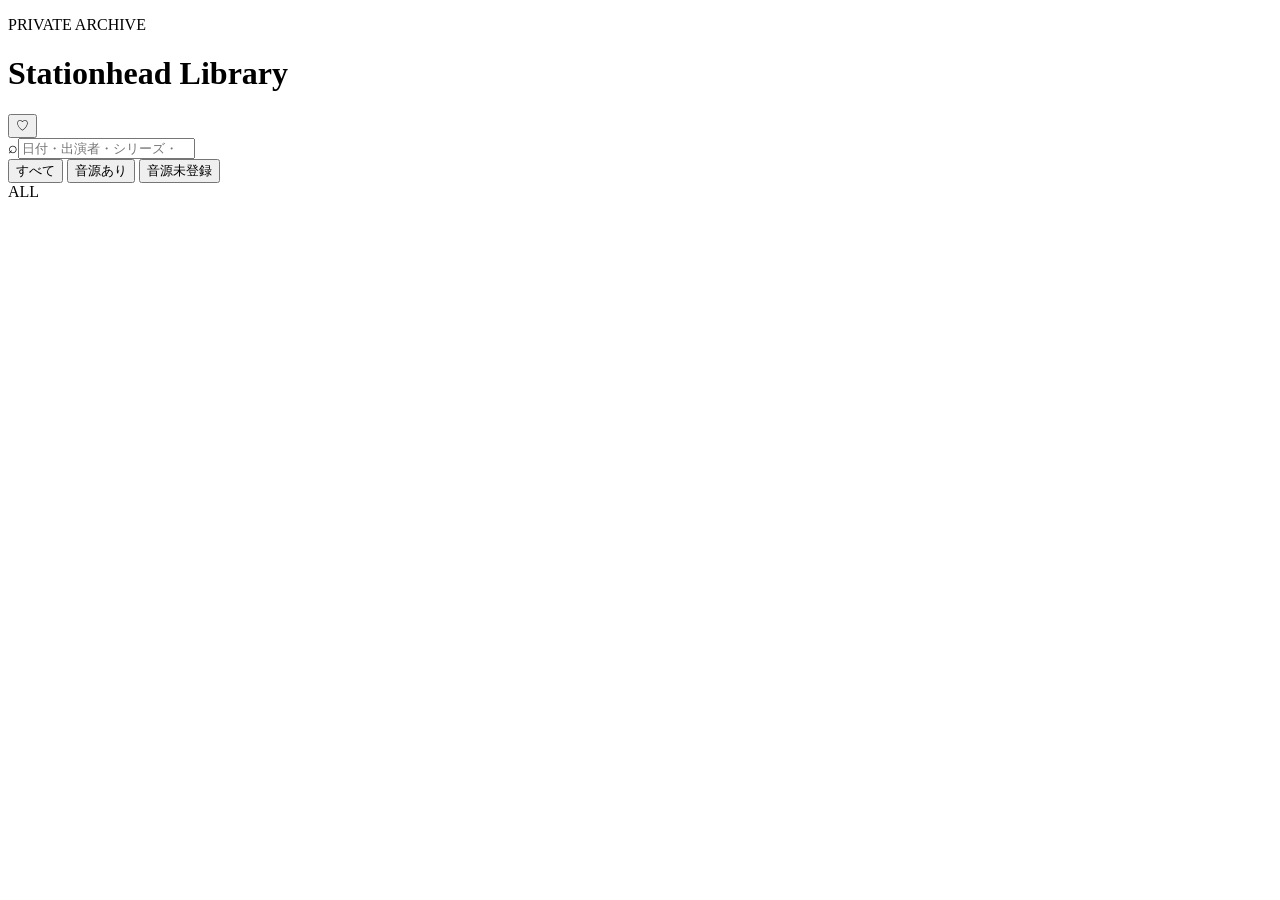
==== public/index.html @ 504d9445 "Prepare Workers static assets: public/index.html" ====
<!doctype html>
<html lang="ja">
<head>
  <meta charset="utf-8">
  <meta name="viewport" content="width=device-width,initial-scale=1,viewport-fit=cover">
  <meta name="theme-color" content="#101217">
  <title>MAZZEL Stationhead Library</title>
  <link rel="stylesheet" href="./styles.css">
</head>
<body>
  <header class="topbar">
    <div><p class="eyebrow">PRIVATE ARCHIVE</p><h1>Stationhead Library</h1></div>
    <button id="favOnlyBtn" class="round">♡</button>
  </header>
  <main>
    <section class="controls">
      <label class="search"><span>⌕</span><input id="searchInput" type="search" placeholder="日付・出演者・シリーズ・メモを検索"></label>
      <div id="memberChips" class="chips"></div>
      <div class="status-row">
        <button class="status-btn active" data-status="all">すべて</button>
        <button class="status-btn" data-status="ready">音源あり</button>
        <button class="status-btn" data-status="missing">音源未登録</button>
      </div>
    </section>
    <section class="summary"><span id="countLabel"></span><span id="filterLabel">ALL</span></section>
    <section id="episodeList" class="episode-list"></section>
  </main>

  <template id="episodeTemplate">
    <article class="episode-card">
      <div class="card-head">
        <div><p class="date"></p><h2 class="series"></h2></div>
        <button class="fav-btn round">♡</button>
      </div>
      <div class="members"></div>
      <p class="memo"></p>
      <div class="player-wrap"></div>
      <div class="meta"></div>
    </article>
  </template>
  <script type="module" src="./app.js"></script>
</body>
</html>
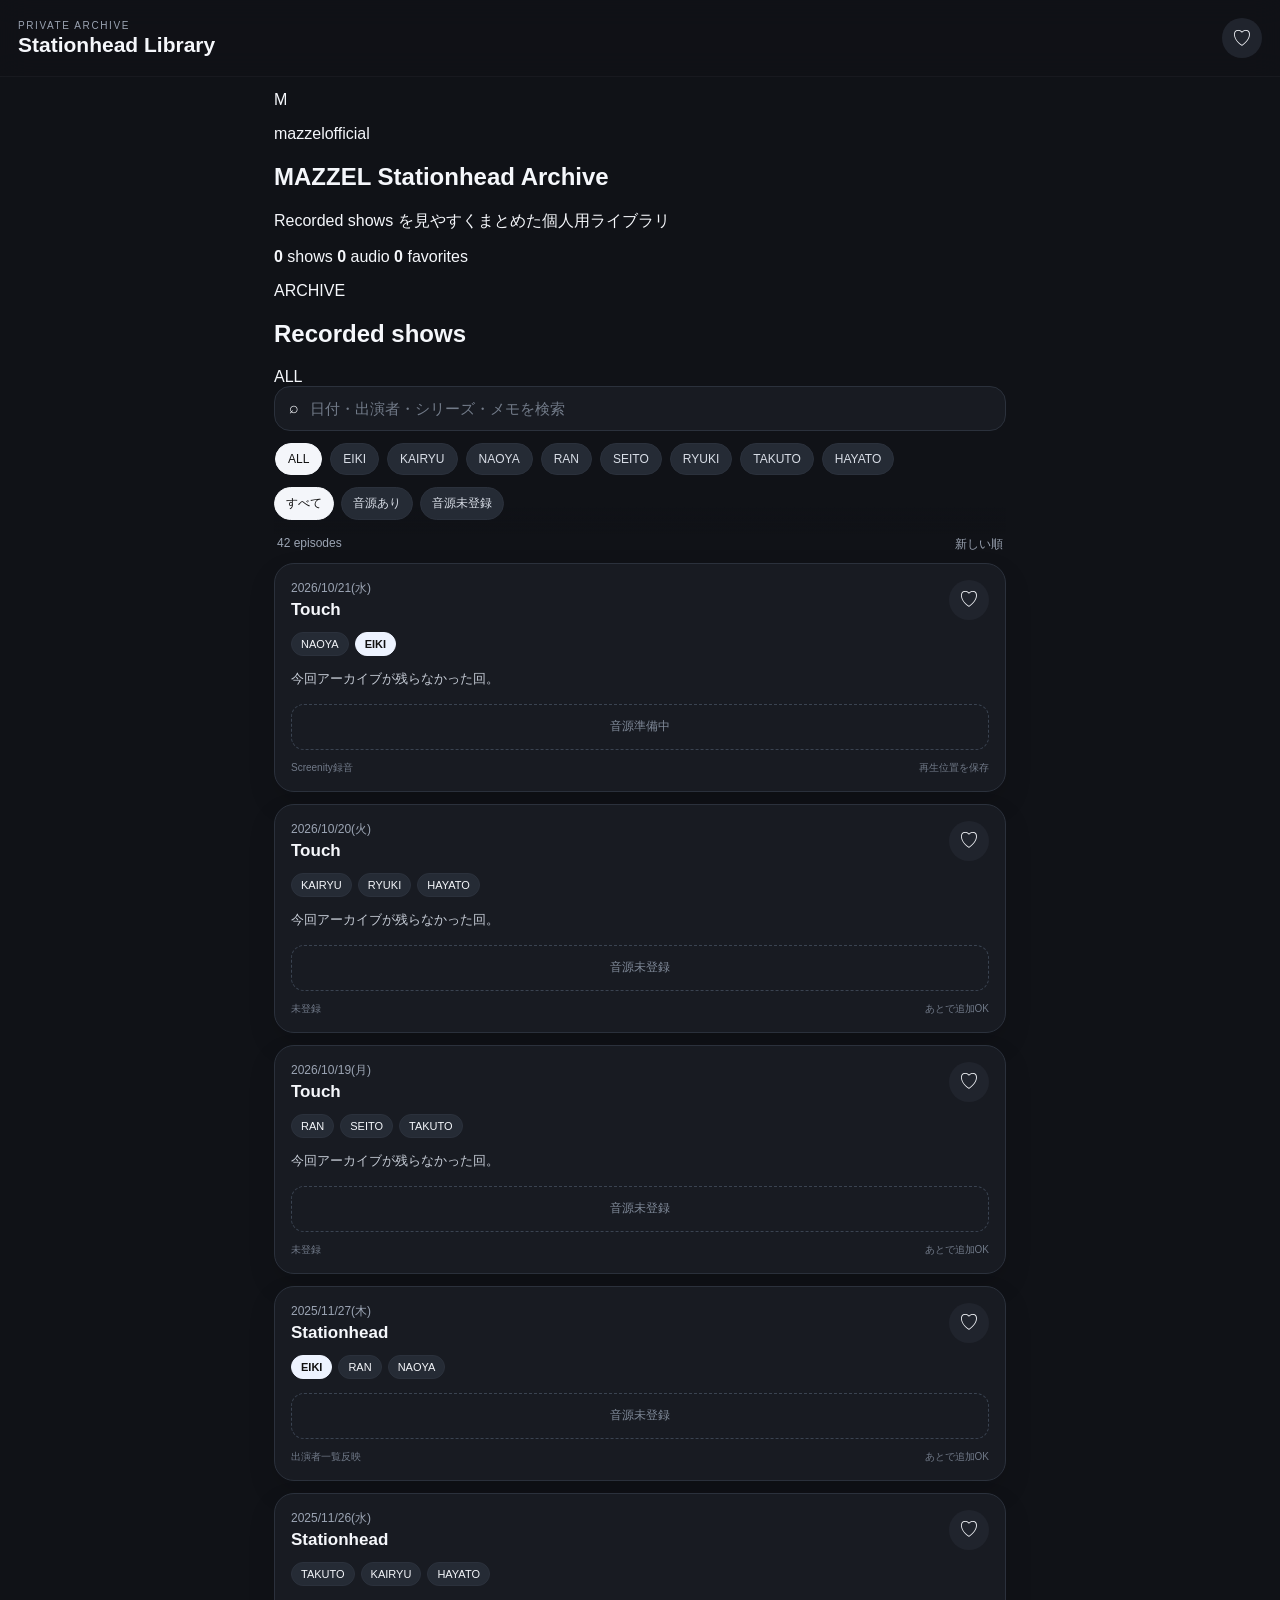
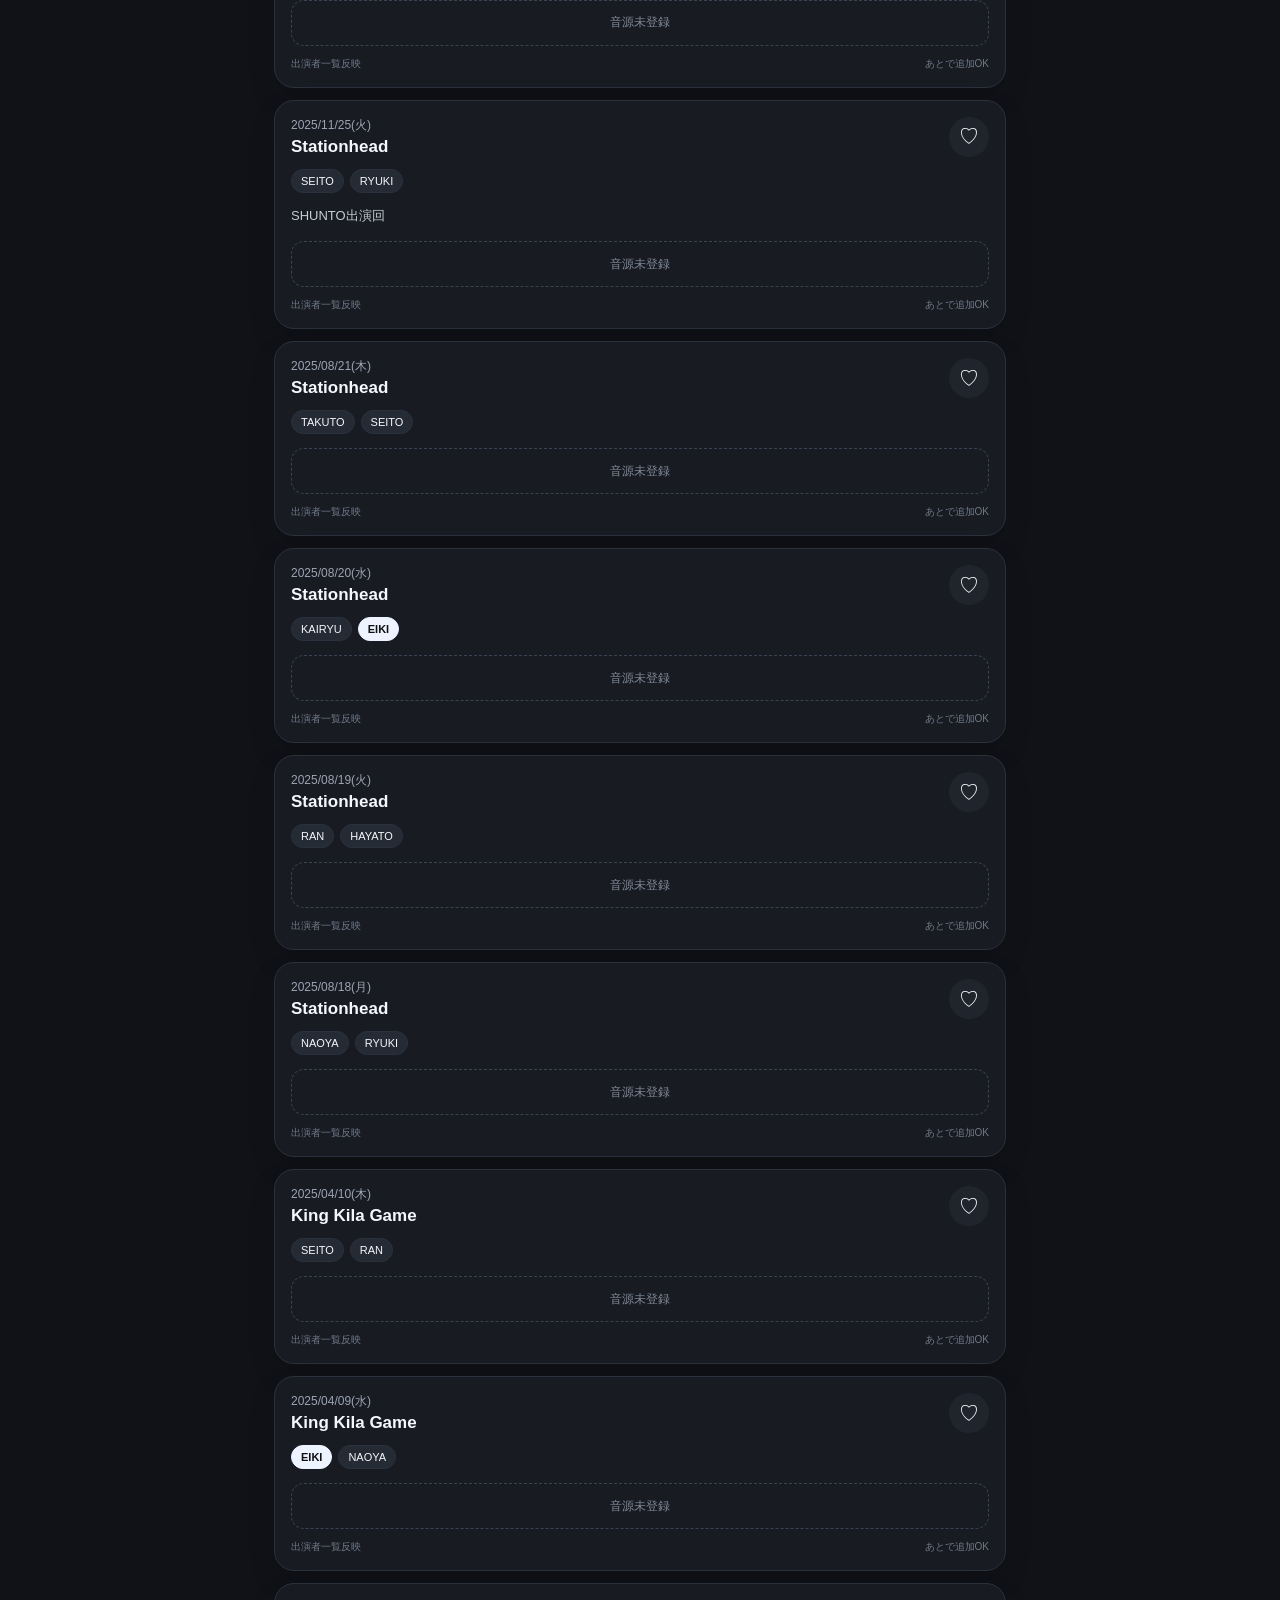
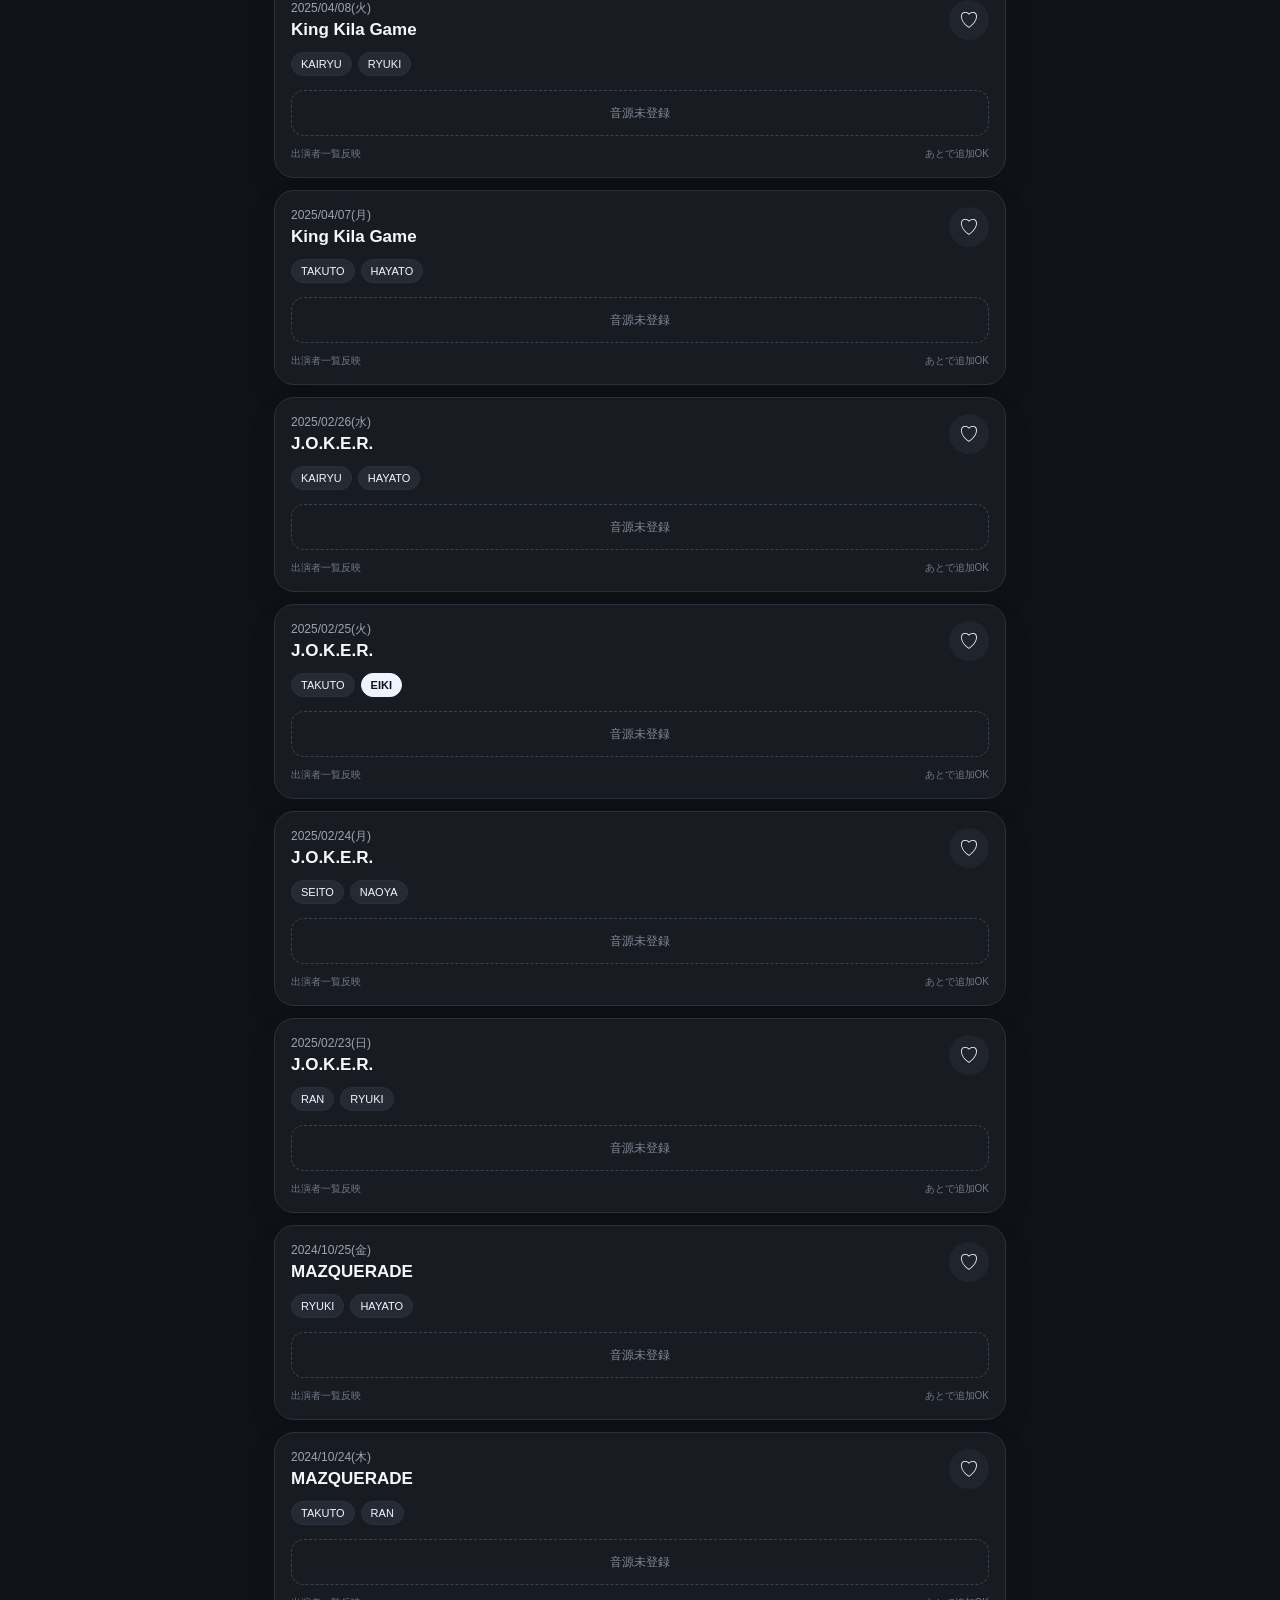
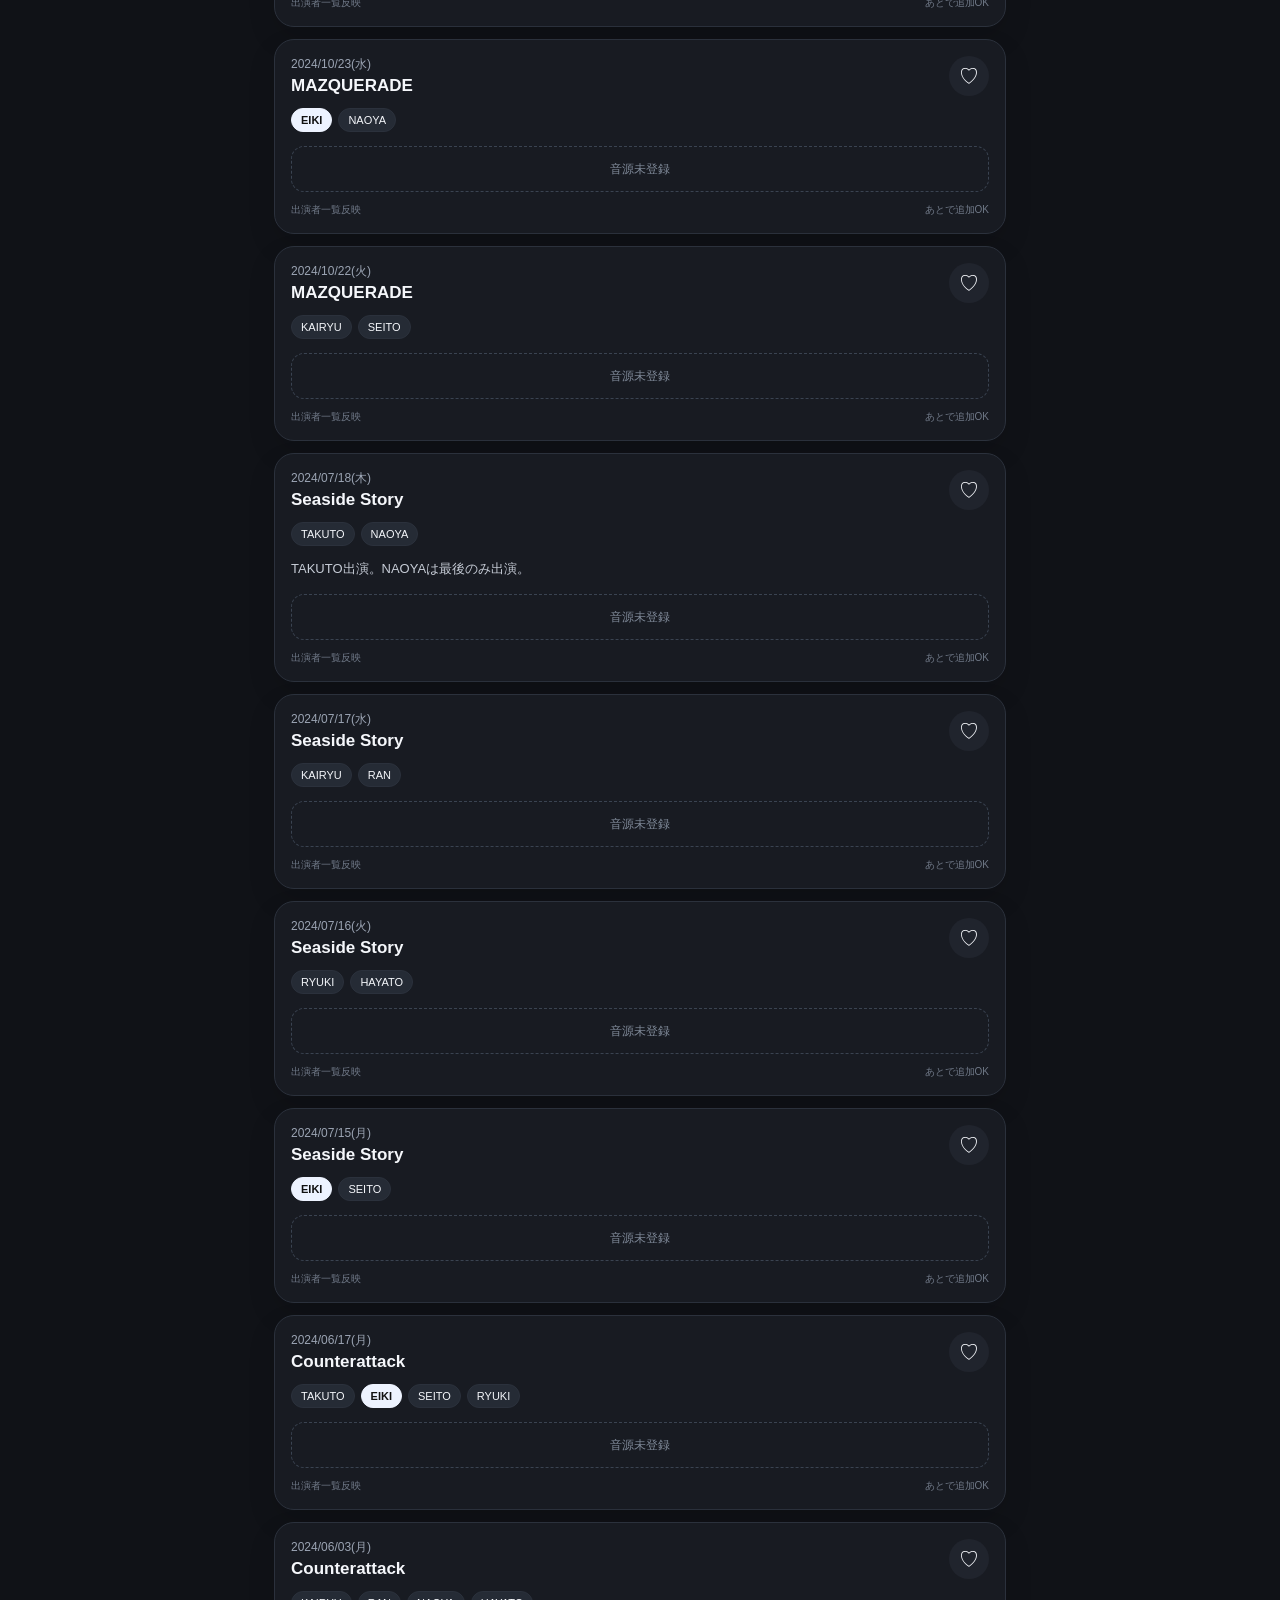
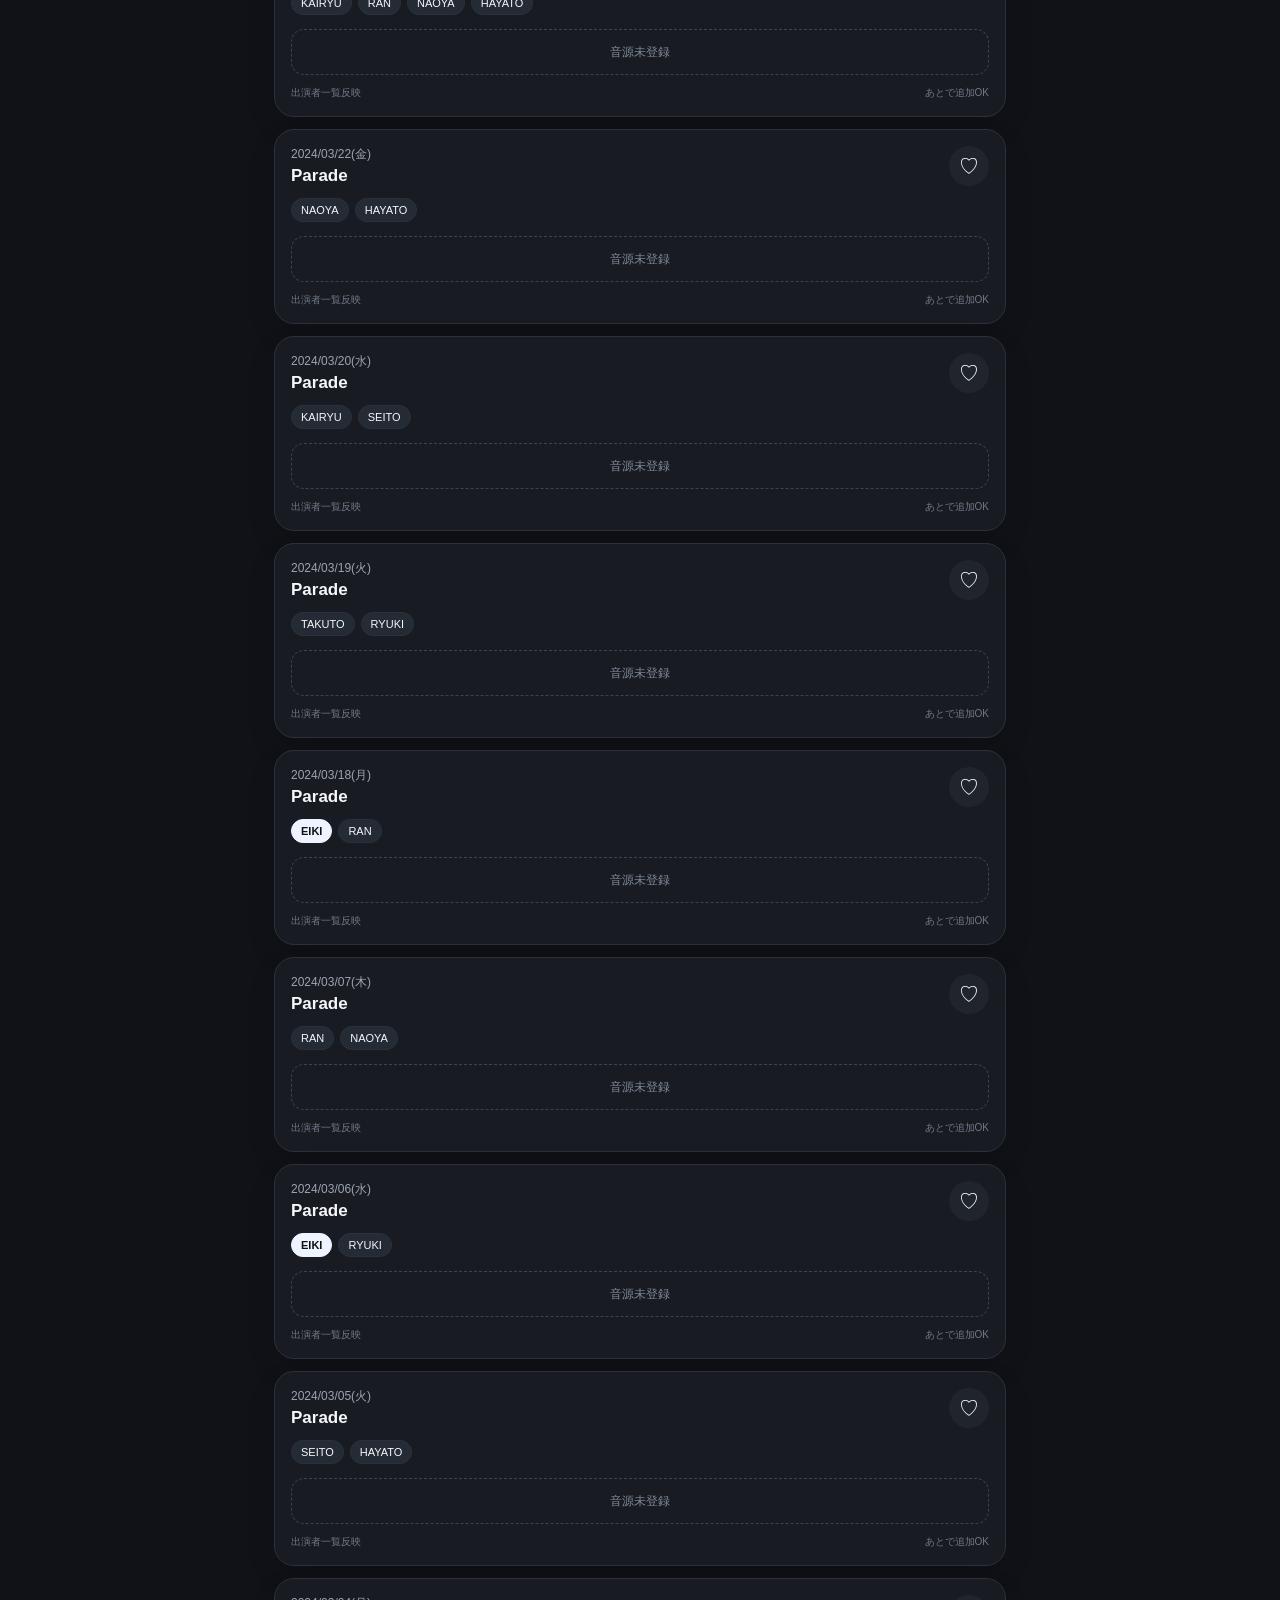
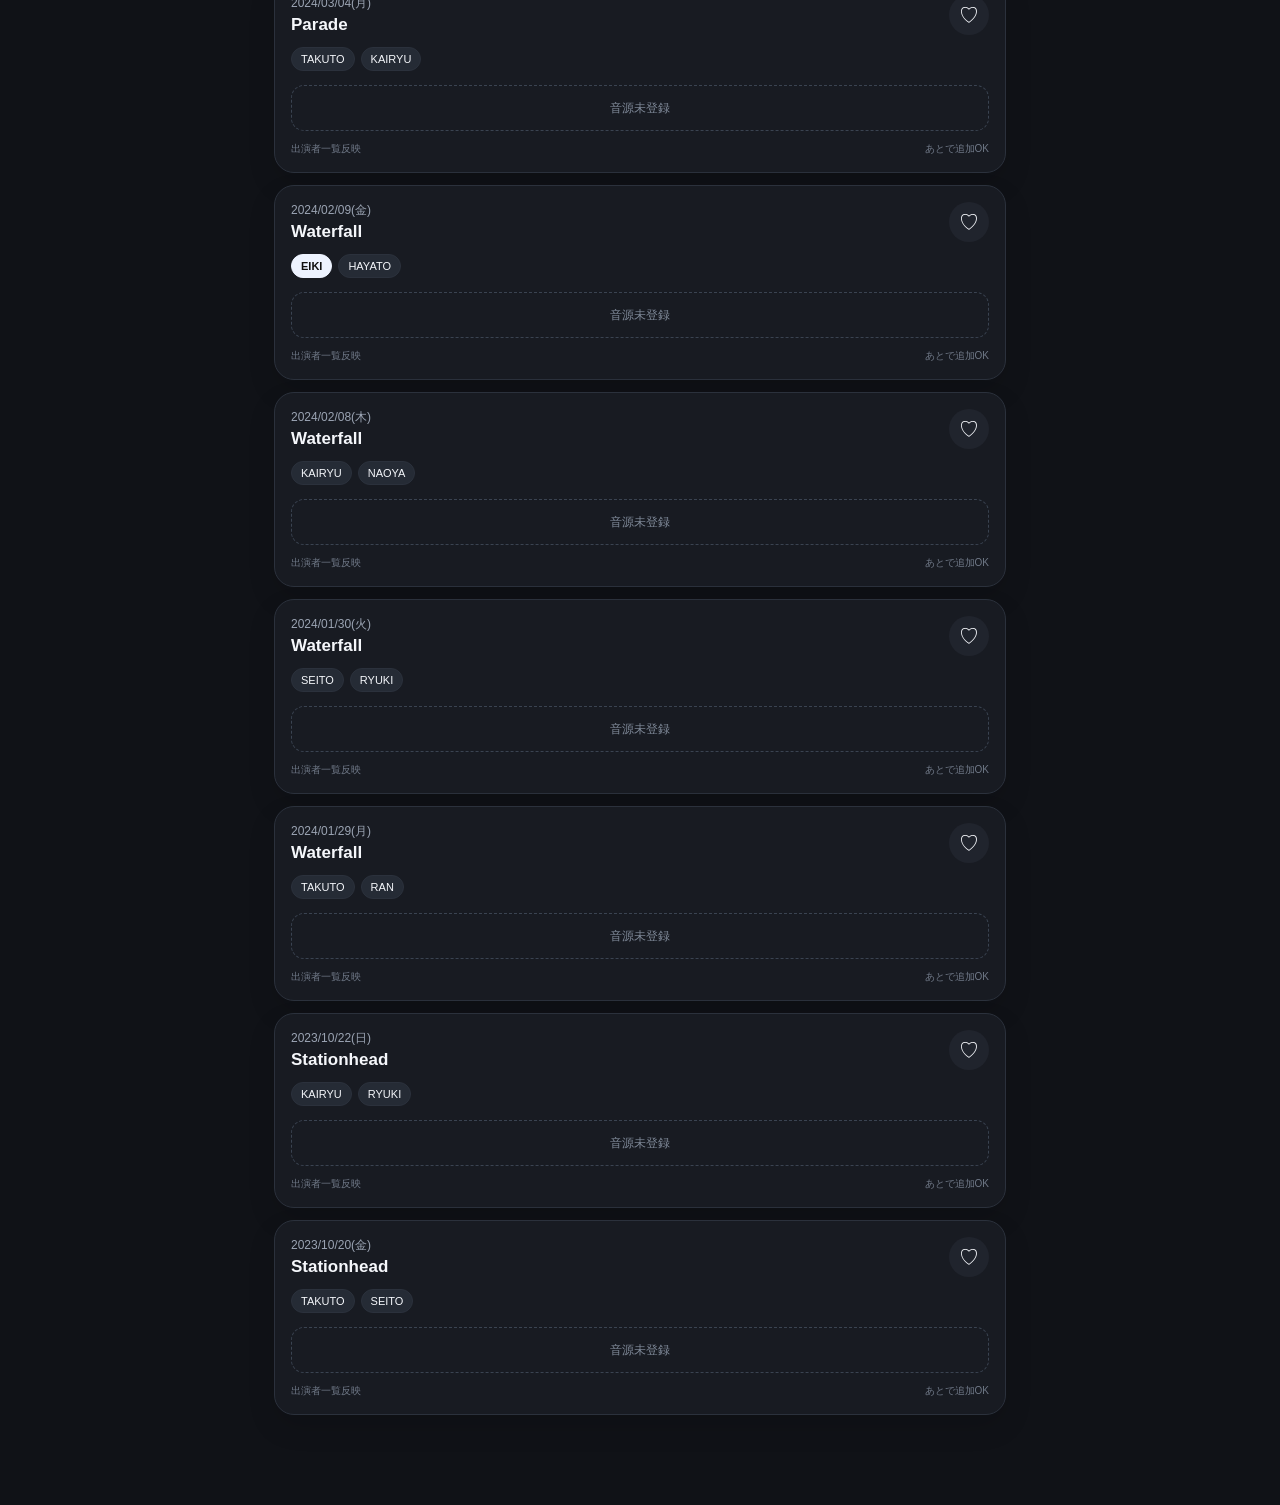
==== commit 69d4f5e5: "Refine mobile archive design" ====
--- a/public/index.html
+++ b/public/index.html
@@ -3,18 +3,47 @@
 <head>
   <meta charset="utf-8">
   <meta name="viewport" content="width=device-width,initial-scale=1,viewport-fit=cover">
-  <meta name="theme-color" content="#101217">
+  <meta name="theme-color" content="#08090d">
   <title>MAZZEL Stationhead Library</title>
   <link rel="stylesheet" href="./styles.css">
 </head>
 <body>
   <header class="topbar">
-    <div><p class="eyebrow">PRIVATE ARCHIVE</p><h1>Stationhead Library</h1></div>
-    <button id="favOnlyBtn" class="round">♡</button>
+    <div>
+      <p class="eyebrow">PRIVATE ARCHIVE</p>
+      <h1>Stationhead Library</h1>
+    </div>
+    <button id="favOnlyBtn" class="round" aria-label="お気に入りのみ">♡</button>
   </header>
+
   <main>
+    <section class="profile-card">
+      <div class="profile-icon">M</div>
+      <div class="profile-main">
+        <p class="profile-handle">mazzelofficial</p>
+        <h2>MAZZEL Stationhead Archive</h2>
+        <p class="profile-sub">Recorded shows を見やすくまとめた個人用ライブラリ</p>
+        <div class="profile-stats">
+          <span><strong id="totalCount">0</strong> shows</span>
+          <span><strong id="audioCount">0</strong> audio</span>
+          <span><strong id="favCount">0</strong> favorites</span>
+        </div>
+      </div>
+    </section>
+
+    <section class="section-head">
+      <div>
+        <p class="section-kicker">ARCHIVE</p>
+        <h2>Recorded shows</h2>
+      </div>
+      <span id="filterLabel" class="filter-label">ALL</span>
+    </section>
+
     <section class="controls">
-      <label class="search"><span>⌕</span><input id="searchInput" type="search" placeholder="日付・出演者・シリーズ・メモを検索"></label>
+      <label class="search">
+        <span>⌕</span>
+        <input id="searchInput" type="search" placeholder="日付・出演者・シリーズ・メモを検索">
+      </label>
       <div id="memberChips" class="chips"></div>
       <div class="status-row">
         <button class="status-btn active" data-status="all">すべて</button>
@@ -22,15 +51,23 @@
         <button class="status-btn" data-status="missing">音源未登録</button>
       </div>
     </section>
-    <section class="summary"><span id="countLabel"></span><span id="filterLabel">ALL</span></section>
+
+    <section class="summary">
+      <span id="countLabel">0 shows</span>
+      <span class="summary-note">新しい順</span>
+    </section>
+
     <section id="episodeList" class="episode-list"></section>
   </main>
 
   <template id="episodeTemplate">
     <article class="episode-card">
       <div class="card-head">
-        <div><p class="date"></p><h2 class="series"></h2></div>
-        <button class="fav-btn round">♡</button>
+        <div class="card-title-wrap">
+          <p class="date"></p>
+          <h3 class="series"></h3>
+        </div>
+        <button class="fav-btn round" aria-label="お気に入り">♡</button>
       </div>
       <div class="members"></div>
       <p class="memo"></p>
@@ -38,6 +75,7 @@
       <div class="meta"></div>
     </article>
   </template>
+
   <script type="module" src="./app.js"></script>
 </body>
 </html>
--- a/public/styles.css
+++ b/public/styles.css
@@ -0,0 +1,19 @@
+:root{--bg:#101217;--panel:#181b22;--panel2:#20242d;--text:#f5f7fb;--muted:#9ba4b3;--line:#2b313c;--chip:#252b35}
+*{box-sizing:border-box} html{background:var(--bg)} body{margin:0;background:var(--bg);color:var(--text);font-family:-apple-system,BlinkMacSystemFont,"Segoe UI","Hiragino Sans","Noto Sans JP",sans-serif}
+button,input{font:inherit} button{cursor:pointer}
+.topbar{position:sticky;top:0;z-index:10;display:flex;justify-content:space-between;align-items:center;padding:18px;background:rgba(16,18,23,.94);backdrop-filter:blur(14px);border-bottom:1px solid rgba(255,255,255,.04)}
+.eyebrow{margin:0 0 2px;color:var(--muted);font-size:10px;letter-spacing:.16em} h1{margin:0;font-size:21px}
+.round{border:0;width:40px;height:40px;border-radius:50%;background:var(--panel2);color:var(--text);font-size:20px}.round.active{background:#fff;color:#111}
+main{max-width:760px;margin:auto;padding:14px 14px 90px}
+.controls{position:sticky;top:76px;z-index:8;background:linear-gradient(180deg,var(--bg) 82%,rgba(16,18,23,0));padding-bottom:14px}
+.search{display:flex;gap:9px;align-items:center;background:var(--panel);border:1px solid var(--line);border-radius:16px;padding:12px 14px}.search input{width:100%;border:0;outline:0;background:transparent;color:var(--text);font-size:15px}.search input::placeholder{color:#727b89}
+.chips{display:flex;gap:8px;overflow:auto;padding:12px 1px 4px;scrollbar-width:none}.chips::-webkit-scrollbar{display:none}
+.chip,.status-btn{flex:0 0 auto;border:1px solid var(--line);background:var(--chip);color:#d9dee7;border-radius:999px;padding:8px 12px;font-size:12px}.chip.active,.status-btn.active{background:#f4f6fa;color:#111;border-color:#f4f6fa}
+.status-row{display:flex;gap:7px;margin-top:8px}.status-btn{padding:7px 11px}
+.summary{display:flex;justify-content:space-between;color:var(--muted);font-size:12px;padding:2px 3px 10px}
+.episode-list{display:grid;gap:12px}.episode-card{background:var(--panel);border:1px solid var(--line);border-radius:20px;padding:16px;box-shadow:0 12px 28px rgba(0,0,0,.12)}
+.card-head{display:flex;justify-content:space-between;gap:12px}.date{margin:0 0 3px;color:var(--muted);font-size:12px}.series{margin:0;font-size:17px}
+.members{display:flex;flex-wrap:wrap;gap:6px;margin-top:12px}.member{background:var(--chip);border:1px solid var(--line);padding:5px 9px;border-radius:999px;font-size:11px}.member.eiki{background:#edf3ff;color:#111;border-color:#edf3ff;font-weight:700}
+.memo{margin:12px 0 0;color:#c6ccd6;font-size:13px;line-height:1.7}.player-wrap{margin-top:14px}audio{width:100%;height:42px}
+.missing{display:flex;justify-content:center;align-items:center;min-height:46px;border:1px dashed #3a4351;border-radius:13px;color:#7f8998;font-size:12px}
+.meta{display:flex;justify-content:space-between;margin-top:11px;color:#707988;font-size:10px}.empty{text-align:center;color:var(--muted);padding:60px 20px}
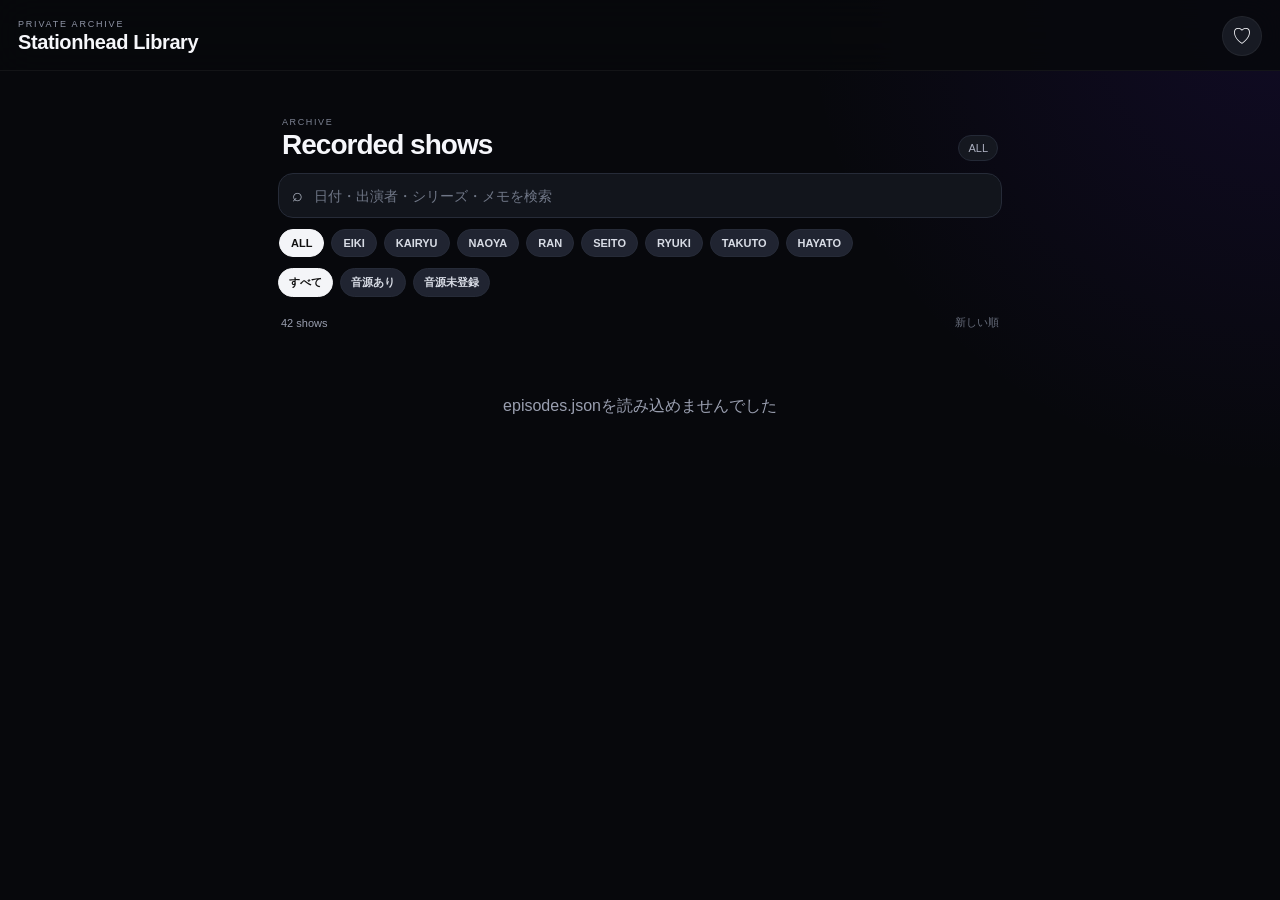
==== commit b51ca5de: "Remove extra profile box" ====
--- a/public/index.html
+++ b/public/index.html
@@ -17,20 +17,6 @@
   </header>
 
   <main>
-    <section class="profile-card">
-      <div class="profile-icon">M</div>
-      <div class="profile-main">
-        <p class="profile-handle">mazzelofficial</p>
-        <h2>MAZZEL Stationhead Archive</h2>
-        <p class="profile-sub">Recorded shows を見やすくまとめた個人用ライブラリ</p>
-        <div class="profile-stats">
-          <span><strong id="totalCount">0</strong> shows</span>
-          <span><strong id="audioCount">0</strong> audio</span>
-          <span><strong id="favCount">0</strong> favorites</span>
-        </div>
-      </div>
-    </section>
-
     <section class="section-head">
       <div>
         <p class="section-kicker">ARCHIVE</p>
--- a/public/styles.css
+++ b/public/styles.css
@@ -1,19 +1,138 @@
-:root{--bg:#101217;--panel:#181b22;--panel2:#20242d;--text:#f5f7fb;--muted:#9ba4b3;--line:#2b313c;--chip:#252b35}
-*{box-sizing:border-box} html{background:var(--bg)} body{margin:0;background:var(--bg);color:var(--text);font-family:-apple-system,BlinkMacSystemFont,"Segoe UI","Hiragino Sans","Noto Sans JP",sans-serif}
-button,input{font:inherit} button{cursor:pointer}
-.topbar{position:sticky;top:0;z-index:10;display:flex;justify-content:space-between;align-items:center;padding:18px;background:rgba(16,18,23,.94);backdrop-filter:blur(14px);border-bottom:1px solid rgba(255,255,255,.04)}
-.eyebrow{margin:0 0 2px;color:var(--muted);font-size:10px;letter-spacing:.16em} h1{margin:0;font-size:21px}
-.round{border:0;width:40px;height:40px;border-radius:50%;background:var(--panel2);color:var(--text);font-size:20px}.round.active{background:#fff;color:#111}
-main{max-width:760px;margin:auto;padding:14px 14px 90px}
-.controls{position:sticky;top:76px;z-index:8;background:linear-gradient(180deg,var(--bg) 82%,rgba(16,18,23,0));padding-bottom:14px}
-.search{display:flex;gap:9px;align-items:center;background:var(--panel);border:1px solid var(--line);border-radius:16px;padding:12px 14px}.search input{width:100%;border:0;outline:0;background:transparent;color:var(--text);font-size:15px}.search input::placeholder{color:#727b89}
-.chips{display:flex;gap:8px;overflow:auto;padding:12px 1px 4px;scrollbar-width:none}.chips::-webkit-scrollbar{display:none}
-.chip,.status-btn{flex:0 0 auto;border:1px solid var(--line);background:var(--chip);color:#d9dee7;border-radius:999px;padding:8px 12px;font-size:12px}.chip.active,.status-btn.active{background:#f4f6fa;color:#111;border-color:#f4f6fa}
-.status-row{display:flex;gap:7px;margin-top:8px}.status-btn{padding:7px 11px}
-.summary{display:flex;justify-content:space-between;color:var(--muted);font-size:12px;padding:2px 3px 10px}
-.episode-list{display:grid;gap:12px}.episode-card{background:var(--panel);border:1px solid var(--line);border-radius:20px;padding:16px;box-shadow:0 12px 28px rgba(0,0,0,.12)}
-.card-head{display:flex;justify-content:space-between;gap:12px}.date{margin:0 0 3px;color:var(--muted);font-size:12px}.series{margin:0;font-size:17px}
-.members{display:flex;flex-wrap:wrap;gap:6px;margin-top:12px}.member{background:var(--chip);border:1px solid var(--line);padding:5px 9px;border-radius:999px;font-size:11px}.member.eiki{background:#edf3ff;color:#111;border-color:#edf3ff;font-weight:700}
-.memo{margin:12px 0 0;color:#c6ccd6;font-size:13px;line-height:1.7}.player-wrap{margin-top:14px}audio{width:100%;height:42px}
-.missing{display:flex;justify-content:center;align-items:center;min-height:46px;border:1px dashed #3a4351;border-radius:13px;color:#7f8998;font-size:12px}
-.meta{display:flex;justify-content:space-between;margin-top:11px;color:#707988;font-size:10px}.empty{text-align:center;color:var(--muted);padding:60px 20px}
+:root{
+  --bg:#07080c;
+  --panel:#11131a;
+  --panel2:#171a23;
+  --panel3:#202431;
+  --text:#f6f7fb;
+  --muted:#9a9fb0;
+  --muted2:#6f7585;
+  --line:#262b38;
+  --purple:#5621d8;
+  --purple2:#6c37f0;
+  --chip:#202431;
+}
+*{box-sizing:border-box}
+html{background:var(--bg)}
+body{
+  margin:0;
+  background:
+    radial-gradient(circle at top right,rgba(86,33,216,.12),transparent 34%),
+    var(--bg);
+  color:var(--text);
+  font-family:-apple-system,BlinkMacSystemFont,"Segoe UI","Hiragino Sans","Noto Sans JP",sans-serif;
+}
+button,input{font:inherit}
+button{cursor:pointer}
+.topbar{
+  position:sticky;top:0;z-index:20;
+  display:flex;justify-content:space-between;align-items:center;
+  padding:16px 18px 14px;
+  background:rgba(7,8,12,.88);
+  backdrop-filter:blur(18px);
+  border-bottom:1px solid rgba(255,255,255,.05);
+}
+.eyebrow{margin:0 0 2px;color:#8f95a6;font-size:9px;letter-spacing:.2em}
+h1{margin:0;font-size:20px;letter-spacing:-.02em}
+.round{
+  border:1px solid rgba(255,255,255,.05);
+  width:40px;height:40px;border-radius:50%;
+  background:var(--panel2);color:var(--text);font-size:20px;
+}
+.round.active{background:#fff;color:#111}
+main{max-width:760px;margin:auto;padding:18px 14px 96px}
+
+.profile-card{
+  position:relative;overflow:hidden;
+  display:grid;grid-template-columns:52px 1fr;gap:14px;
+  background:linear-gradient(145deg,#151721,#0f1118);
+  border:1px solid #242936;
+  border-radius:24px;padding:18px;
+  box-shadow:0 18px 45px rgba(0,0,0,.25);
+}
+.profile-card:after{
+  content:"";position:absolute;right:-50px;top:-70px;width:180px;height:180px;
+  border-radius:50%;background:radial-gradient(circle,rgba(91,38,226,.22),transparent 68%);
+}
+.profile-icon{
+  position:relative;z-index:1;
+  width:52px;height:52px;border-radius:50%;
+  display:grid;place-items:center;
+  background:#050507;border:1px solid #2e3340;
+  font-weight:900;font-size:20px;letter-spacing:-.08em;
+}
+.profile-main{position:relative;z-index:1;min-width:0}
+.profile-handle{margin:1px 0 6px;font-size:12px;color:#c8ccda;font-weight:700}
+.profile-main h2{margin:0;font-size:19px;line-height:1.3;letter-spacing:-.02em}
+.profile-sub{margin:7px 0 0;color:var(--muted);font-size:12px;line-height:1.6}
+.profile-stats{display:flex;flex-wrap:wrap;gap:8px 14px;margin-top:14px;color:#a8aebe;font-size:11px}
+.profile-stats strong{color:#fff;font-size:13px;margin-right:2px}
+
+.section-head{
+  display:flex;justify-content:space-between;align-items:end;
+  padding:28px 4px 12px;
+}
+.section-kicker{margin:0 0 2px;color:#7d8393;font-size:9px;letter-spacing:.18em}
+.section-head h2{margin:0;font-size:28px;letter-spacing:-.035em}
+.filter-label{
+  display:inline-flex;align-items:center;min-height:26px;
+  color:#aaaebe;font-size:11px;
+  background:#151820;border:1px solid #242936;border-radius:999px;padding:5px 9px;
+}
+
+.controls{padding-bottom:8px}
+.search{
+  display:flex;gap:9px;align-items:center;
+  background:#12151c;border:1px solid var(--line);border-radius:15px;padding:11px 13px;
+}
+.search span{color:#a9afbc;font-size:18px}
+.search input{width:100%;border:0;outline:0;background:transparent;color:var(--text);font-size:14px}
+.search input::placeholder{color:#707787}
+.chips{display:flex;gap:7px;overflow:auto;padding:11px 1px 3px;scrollbar-width:none}
+.chips::-webkit-scrollbar{display:none}
+.chip,.status-btn{
+  flex:0 0 auto;border:1px solid var(--line);background:var(--chip);color:#d8dce5;
+  border-radius:999px;padding:7px 11px;font-size:11px;font-weight:600;
+}
+.chip.active,.status-btn.active{background:#f4f5f8;color:#111;border-color:#f4f5f8}
+.status-row{display:flex;gap:7px;margin-top:8px}
+.status-btn{padding:6px 10px}
+.summary{
+  display:flex;justify-content:space-between;align-items:center;
+  color:var(--muted);font-size:11px;padding:10px 3px 10px;
+}
+.summary-note{color:#696f7e}
+.episode-list{display:grid;gap:11px}
+.episode-card{
+  background:linear-gradient(180deg,#12151d,#101219);
+  border:1px solid #252a36;
+  border-radius:20px;padding:15px;
+  box-shadow:0 10px 28px rgba(0,0,0,.16);
+}
+.card-head{display:flex;justify-content:space-between;gap:12px;align-items:flex-start}
+.card-title-wrap{min-width:0}
+.date{margin:0 0 4px;color:#969cad;font-size:12px;font-weight:600;letter-spacing:.01em}
+.series{margin:0;font-size:20px;line-height:1.25;letter-spacing:-.02em}
+.fav-btn{width:36px;height:36px;font-size:18px;flex:0 0 auto}
+.members{display:flex;flex-wrap:wrap;gap:6px;margin-top:11px}
+.member{
+  background:#1c2029;border:1px solid #2b313d;color:#dce0e8;
+  padding:5px 8px;border-radius:999px;font-size:10px;font-weight:700;
+}
+.member.eiki{background:#f0f3fb;color:#111;border-color:#f0f3fb}
+.memo{margin:10px 0 0;color:#b9bfcb;font-size:12px;line-height:1.65}
+.player-wrap{margin-top:13px}
+audio{width:100%;height:40px;accent-color:var(--purple)}
+.missing{
+  display:flex;justify-content:center;align-items:center;
+  min-height:42px;border:1px dashed #353b49;border-radius:12px;color:#747c8d;font-size:11px;
+}
+.meta{
+  display:flex;justify-content:space-between;gap:10px;margin-top:9px;
+  color:#666e7f;font-size:9px;
+}
+.empty{text-align:center;color:var(--muted);padding:56px 20px}
+
+@media (min-width:700px){
+  main{padding-left:18px;padding-right:18px}
+  .profile-card{padding:20px}
+}
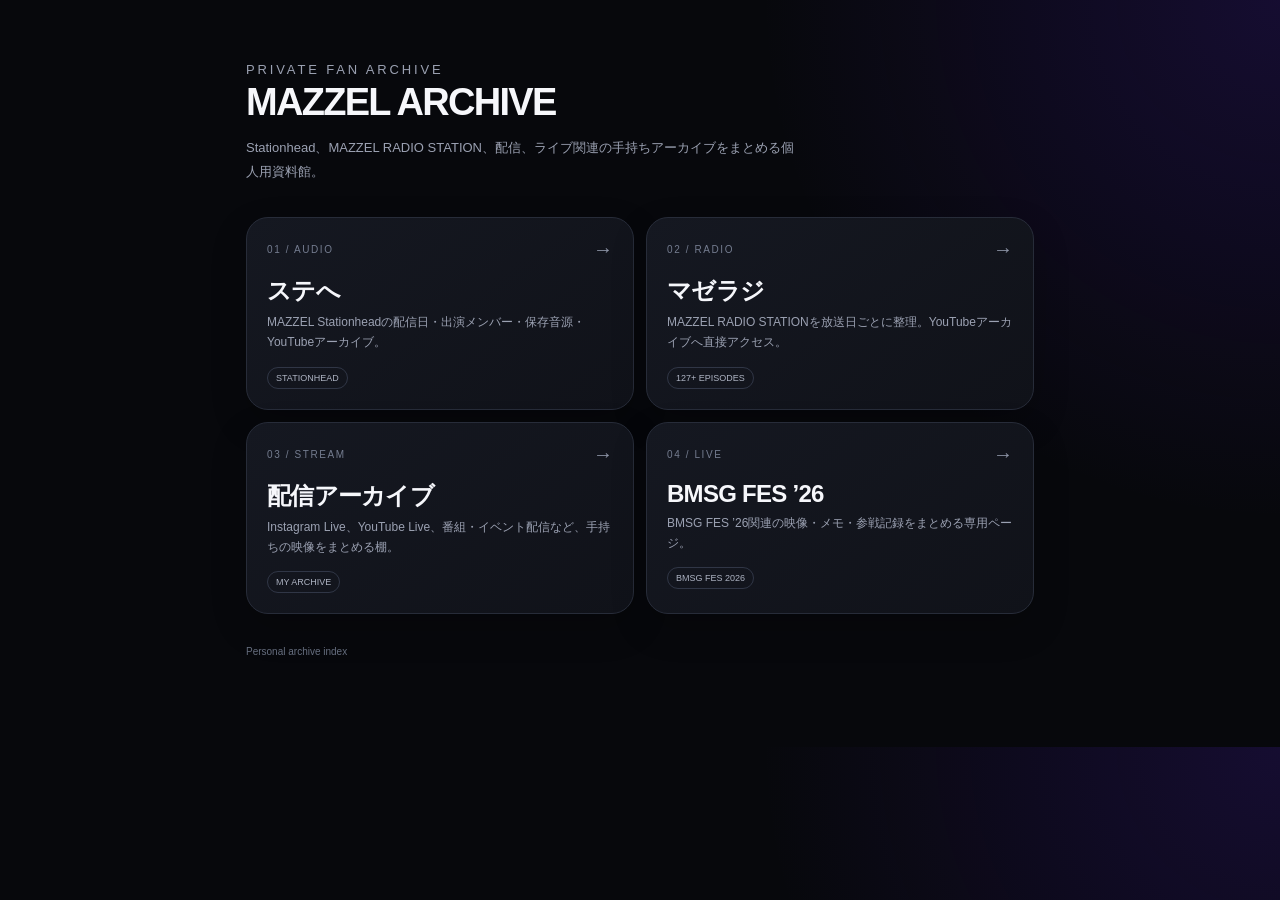
==== commit b22230f3: "Turn root into MAZZEL archive hub" ====
--- a/public/index.html
+++ b/public/index.html
@@ -1,67 +1,30 @@
 <!doctype html>
 <html lang="ja">
 <head>
-  <meta charset="utf-8">
-  <meta name="viewport" content="width=device-width,initial-scale=1,viewport-fit=cover">
-  <meta name="theme-color" content="#08090d">
-  <title>MAZZEL Stationhead Library</title>
-  <link rel="stylesheet" href="./styles.css">
+<meta charset="utf-8">
+<meta name="viewport" content="width=device-width,initial-scale=1,viewport-fit=cover">
+<meta name="theme-color" content="#08090d">
+<title>MAZZEL ARCHIVE</title>
+<style>
+:root{--bg:#07080c;--panel:#12151d;--line:#272c39;--text:#f6f7fb;--muted:#9ba1b2}
+*{box-sizing:border-box}body{margin:0;background:radial-gradient(circle at top right,rgba(86,33,216,.18),transparent 35%),var(--bg);color:var(--text);font-family:-apple-system,BlinkMacSystemFont,"Segoe UI","Hiragino Sans","Noto Sans JP",sans-serif}
+main{max-width:820px;margin:auto;padding:46px 16px 90px}
+.eyebrow{font-size:10px;letter-spacing:.22em;color:#8e95a7;margin:0 0 8px}.hero h1{font-size:38px;letter-spacing:-.045em;margin:0}.hero p{color:var(--muted);font-size:13px;line-height:1.8;margin:12px 0 0;max-width:560px}
+.grid{display:grid;grid-template-columns:1fr;gap:12px;margin-top:34px}
+.card{display:block;padding:20px;border-radius:22px;background:linear-gradient(145deg,#151821,#101219);border:1px solid var(--line);color:inherit;text-decoration:none;box-shadow:0 14px 36px rgba(0,0,0,.2)}
+.card-top{display:flex;justify-content:space-between;gap:12px;align-items:center}.num{font-size:10px;color:#747c8f;letter-spacing:.16em}.arrow{font-size:20px;color:#8e95a7}
+.card h2{font-size:24px;margin:14px 0 6px;letter-spacing:-.03em}.card p{margin:0;color:var(--muted);font-size:12px;line-height:1.65}
+.tag{display:inline-block;margin-top:14px;border:1px solid #303646;border-radius:999px;padding:5px 8px;color:#aeb4c3;font-size:9px}
+footer{margin-top:32px;color:#666e7f;font-size:10px}
+@media(min-width:700px){.grid{grid-template-columns:1fr 1fr}}
+</style>
 </head>
-<body>
-  <header class="topbar">
-    <div>
-      <p class="eyebrow">PRIVATE ARCHIVE</p>
-      <h1>Stationhead Library</h1>
-    </div>
-    <button id="favOnlyBtn" class="round" aria-label="お気に入りのみ">♡</button>
-  </header>
-
-  <main>
-    <section class="section-head">
-      <div>
-        <p class="section-kicker">ARCHIVE</p>
-        <h2>Recorded shows</h2>
-      </div>
-      <span id="filterLabel" class="filter-label">ALL</span>
-    </section>
-
-    <section class="controls">
-      <label class="search">
-        <span>⌕</span>
-        <input id="searchInput" type="search" placeholder="日付・出演者・シリーズ・メモを検索">
-      </label>
-      <div id="memberChips" class="chips"></div>
-      <div class="status-row">
-        <button class="status-btn active" data-status="all">すべて</button>
-        <button class="status-btn" data-status="ready">音源あり</button>
-        <button class="status-btn" data-status="missing">音源未登録</button>
-      </div>
-    </section>
-
-    <section class="summary">
-      <span id="countLabel">0 shows</span>
-      <span class="summary-note">新しい順</span>
-    </section>
-
-    <section id="episodeList" class="episode-list"></section>
-  </main>
-
-  <template id="episodeTemplate">
-    <article class="episode-card">
-      <div class="card-head">
-        <div class="card-title-wrap">
-          <p class="date"></p>
-          <h3 class="series"></h3>
-        </div>
-        <button class="fav-btn round" aria-label="お気に入り">♡</button>
-      </div>
-      <div class="members"></div>
-      <p class="memo"></p>
-      <div class="player-wrap"></div>
-      <div class="meta"></div>
-    </article>
-  </template>
-
-  <script type="module" src="./app.js"></script>
-</body>
-</html>
+<body><main>
+<section class="hero"><p class="eyebrow">PRIVATE FAN ARCHIVE</p><h1>MAZZEL ARCHIVE</h1><p>Stationhead、MAZZEL RADIO STATION、配信、ライブ関連の手持ちアーカイブをまとめる個人用資料館。</p></section>
+<section class="grid">
+<a class="card" href="./stationhead/"><div class="card-top"><span class="num">01 / AUDIO</span><span class="arrow">→</span></div><h2>ステへ</h2><p>MAZZEL Stationheadの配信日・出演メンバー・保存音源・YouTubeアーカイブ。</p><span class="tag">STATIONHEAD</span></a>
+<a class="card" href="./radio/"><div class="card-top"><span class="num">02 / RADIO</span><span class="arrow">→</span></div><h2>マゼラジ</h2><p>MAZZEL RADIO STATIONを放送日ごとに整理。YouTubeアーカイブへ直接アクセス。</p><span class="tag">127+ EPISODES</span></a>
+<a class="card" href="./archive/"><div class="card-top"><span class="num">03 / STREAM</span><span class="arrow">→</span></div><h2>配信アーカイブ</h2><p>Instagram Live、YouTube Live、番組・イベント配信など、手持ちの映像をまとめる棚。</p><span class="tag">MY ARCHIVE</span></a>
+<a class="card" href="./bmsg-fes-26/"><div class="card-top"><span class="num">04 / LIVE</span><span class="arrow">→</span></div><h2>BMSG FES ’26</h2><p>BMSG FES ’26関連の映像・メモ・参戦記録をまとめる専用ページ。</p><span class="tag">BMSG FES 2026</span></a>
+</section><footer>Personal archive index</footer>
+</main></body></html>
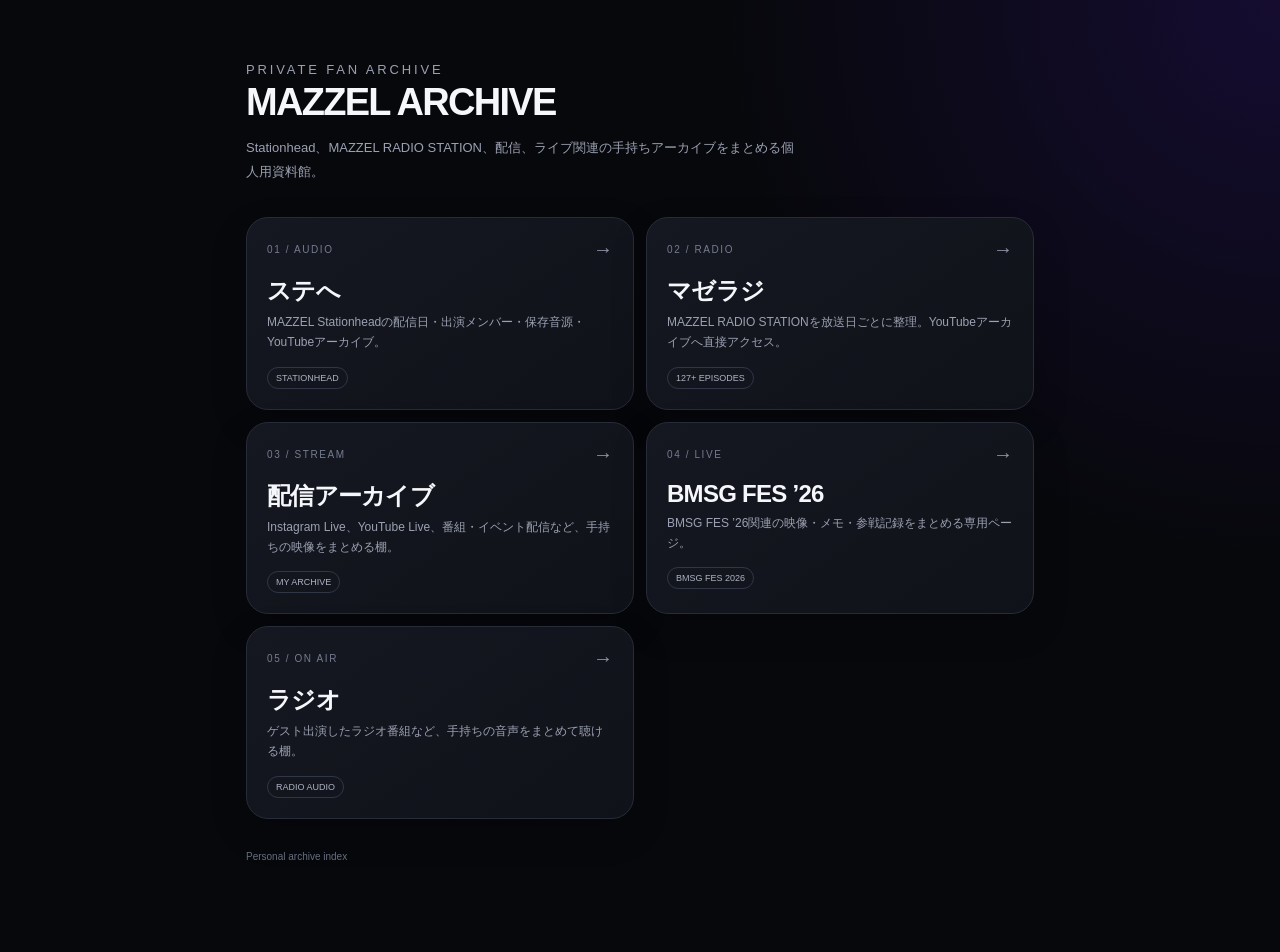
==== commit a6694ad4: "Add ラジオ audio page (Cloudflare only) with audio uploads Co-Authored-By: Claude Opus 5.5 <noreply@ant" ====
--- a/public/index.html
+++ b/public/index.html
@@ -26,5 +26,6 @@
 <a class="card" href="./radio/"><div class="card-top"><span class="num">02 / RADIO</span><span class="arrow">→</span></div><h2>マゼラジ</h2><p>MAZZEL RADIO STATIONを放送日ごとに整理。YouTubeアーカイブへ直接アクセス。</p><span class="tag">127+ EPISODES</span></a>
 <a class="card" href="./archive/"><div class="card-top"><span class="num">03 / STREAM</span><span class="arrow">→</span></div><h2>配信アーカイブ</h2><p>Instagram Live、YouTube Live、番組・イベント配信など、手持ちの映像をまとめる棚。</p><span class="tag">MY ARCHIVE</span></a>
 <a class="card" href="./bmsg-fes-26/"><div class="card-top"><span class="num">04 / LIVE</span><span class="arrow">→</span></div><h2>BMSG FES ’26</h2><p>BMSG FES ’26関連の映像・メモ・参戦記録をまとめる専用ページ。</p><span class="tag">BMSG FES 2026</span></a>
+<a class="card" href="./radio-audio/"><div class="card-top"><span class="num">05 / ON AIR</span><span class="arrow">→</span></div><h2>ラジオ</h2><p>ゲスト出演したラジオ番組など、手持ちの音声をまとめて聴ける棚。</p><span class="tag">RADIO AUDIO</span></a>
 </section><footer>Personal archive index</footer>
 </main></body></html>
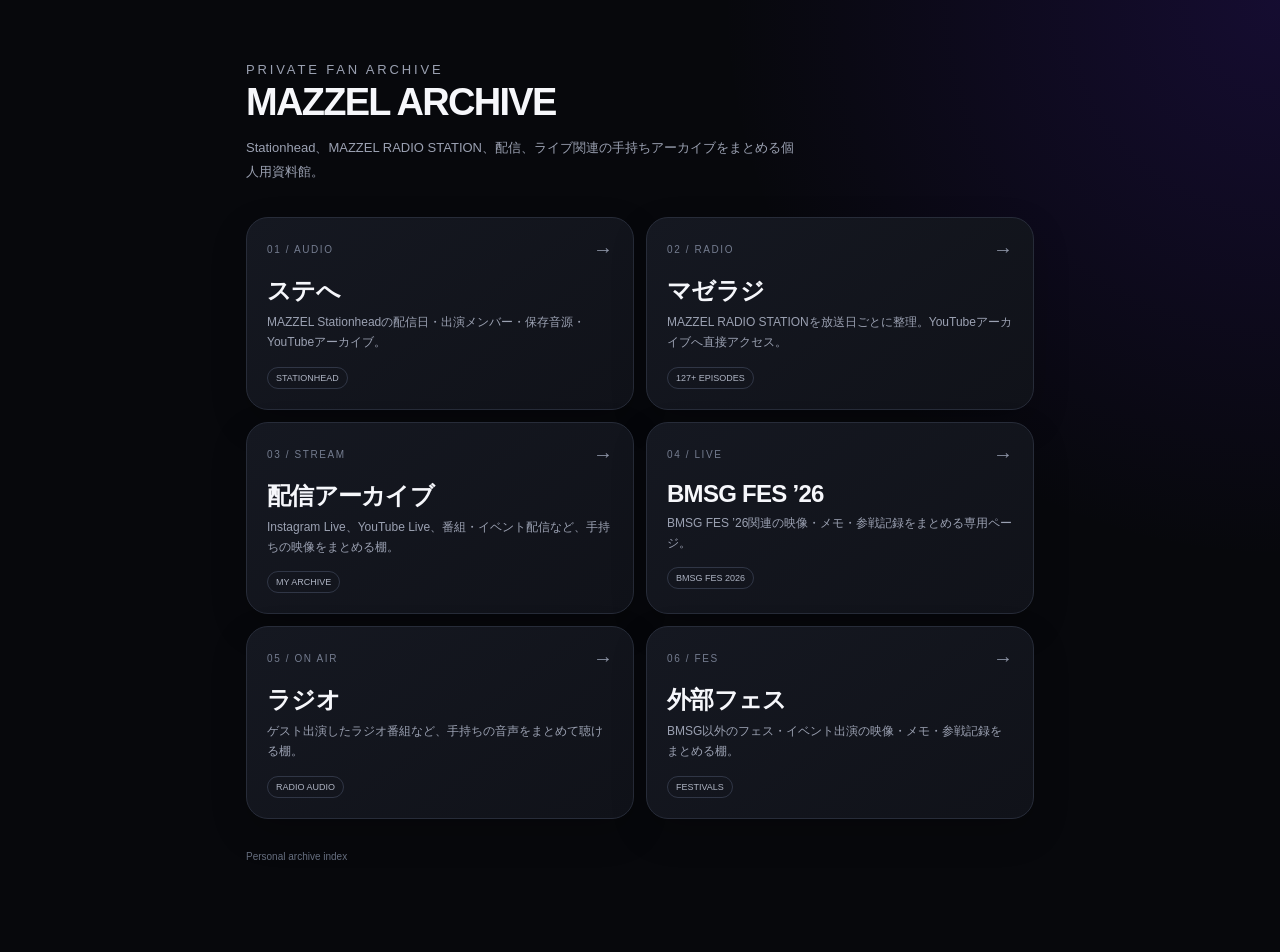
==== commit 67599938: "Add 外部フェス page (Cloudflare only) Co-Authored-By: Claude Opus 5.5 <noreply@anthropic.com> Claude-Sess" ====
--- a/public/index.html
+++ b/public/index.html
@@ -27,5 +27,6 @@
 <a class="card" href="./archive/"><div class="card-top"><span class="num">03 / STREAM</span><span class="arrow">→</span></div><h2>配信アーカイブ</h2><p>Instagram Live、YouTube Live、番組・イベント配信など、手持ちの映像をまとめる棚。</p><span class="tag">MY ARCHIVE</span></a>
 <a class="card" href="./bmsg-fes-26/"><div class="card-top"><span class="num">04 / LIVE</span><span class="arrow">→</span></div><h2>BMSG FES ’26</h2><p>BMSG FES ’26関連の映像・メモ・参戦記録をまとめる専用ページ。</p><span class="tag">BMSG FES 2026</span></a>
 <a class="card" href="./radio-audio/"><div class="card-top"><span class="num">05 / ON AIR</span><span class="arrow">→</span></div><h2>ラジオ</h2><p>ゲスト出演したラジオ番組など、手持ちの音声をまとめて聴ける棚。</p><span class="tag">RADIO AUDIO</span></a>
+<a class="card" href="./external-fes/"><div class="card-top"><span class="num">06 / FES</span><span class="arrow">→</span></div><h2>外部フェス</h2><p>BMSG以外のフェス・イベント出演の映像・メモ・参戦記録をまとめる棚。</p><span class="tag">FESTIVALS</span></a>
 </section><footer>Personal archive index</footer>
 </main></body></html>
